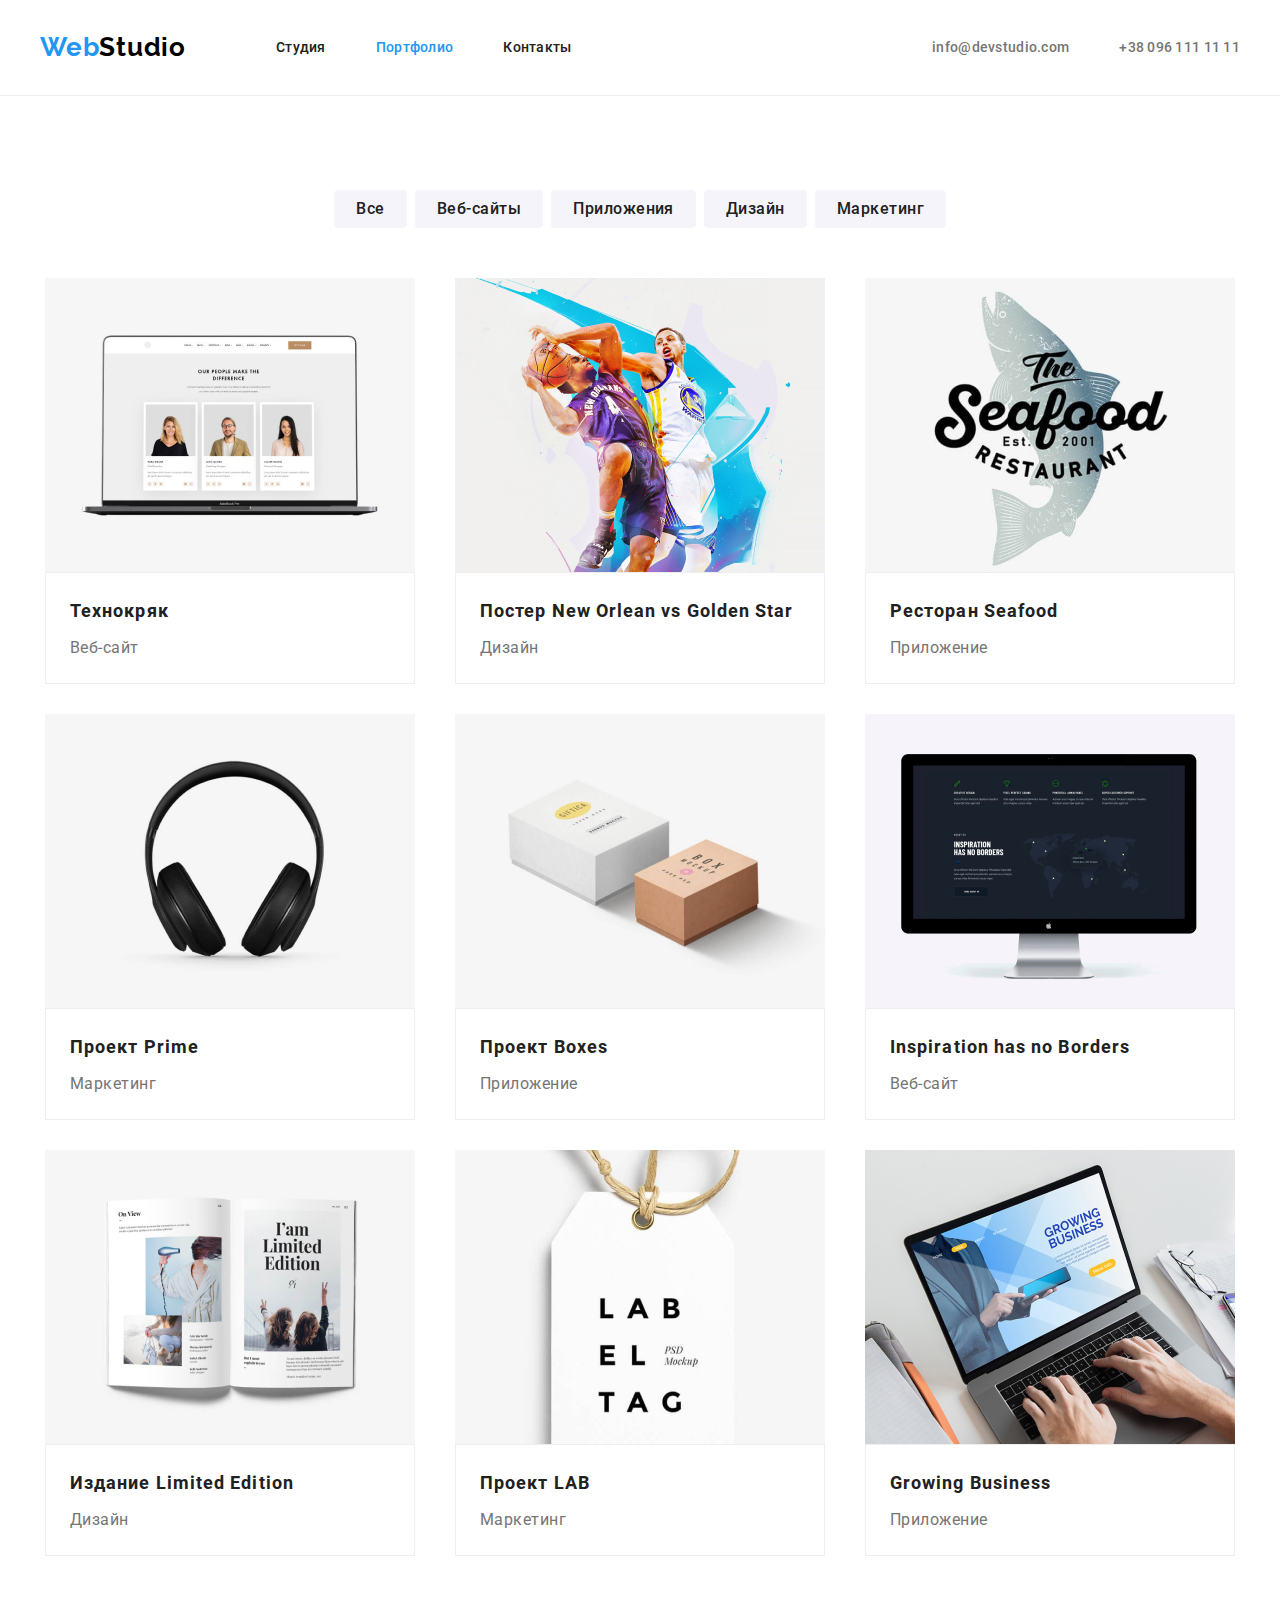
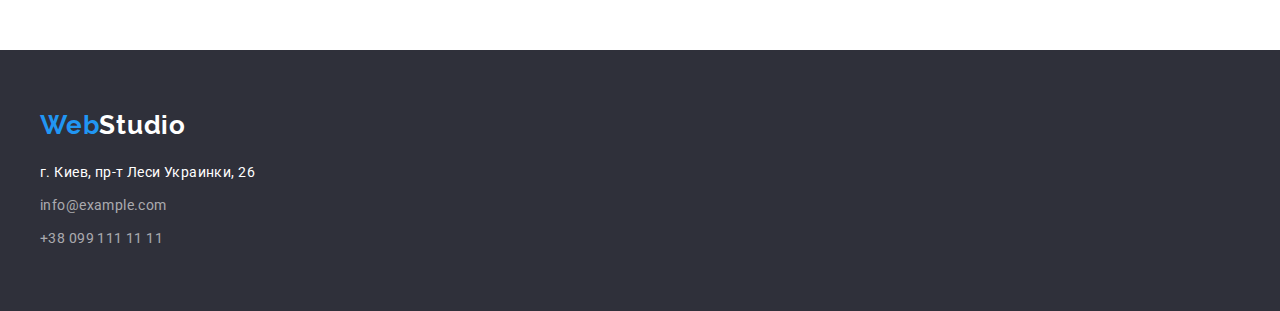
==== portfolio.html @ ba87502d "HW4" ====
<!DOCTYPE html>
<html lang="ru">
    <head>
        <meta charset="UTF-8">
        <meta name="viewport" content="width=device-width, initial-scale=1.0">
        <title>WebStudio</title>
        <link rel="preconnect" href="https://fonts.gstatic.com">
        <link href="https://fonts.googleapis.com/css2?family=Raleway:wght@700&family=Roboto:wght@400;500;700;900&display=swap" rel="stylesheet">
        <link rel="stylesheet" href="./css/normalize.css"/>
        <link rel="stylesheet" href="./css/fonts.css"/>   
        <link rel="stylesheet" href="./css/styles.css"/>   
        
    </head>
    <body>
        <!-- Header -->
        <header class="header">
            <div class="container">
                <nav class="nav">
                    <a href="./index.html" class="link logo">
                        <span class="colortext">Web</span>Studio
                    </a>
                    <ul class="nav__items">
                        <li class="nav__item">
                            <a href="./index.html" class="link">Студия</a>
                        </li>
                        <li class="nav__item">
                            <a href="./portfolio.html" class="link accent">Портфолио</a>
                        </li>
                        <li class="nav__item">
                            <a href="" class="link">Контакты</a>
                        </li>
                    </ul>
                </nav>
                <ul class="address">
                    <li class="header__mail"><a href="mailto:info@devstudio.com" class="link">info@devstudio.com</a></li>
                    <li class="header__tel"><a href="tel:+380961111111" class="link">+38 096 111 11 11</a></li>
                </ul> 
            </div>
        </header>
        <main>
            <h1 class="visually-hidden">Portfolio</h1> 
            <h2 class="visually-hidden">Title portfolio</h2>
            <!-- Сatalog -->
            <section class="menu-catalog">
                <div class="container">
                    <ul class="menu-catalog__items">
                        <li class="menu-catalog__item">
                            <button class="catalog__btn" type="button">Все</button>
                        </li>
                        <li class="menu-catalog__item">
                            <button class="catalog__btn" type="button">Веб-сайты</button>
                        </li>
                        <li class="menu-catalog__item">
                            <button class="catalog__btn" type="button">Приложения</button>
                        </li>
                        <li class="menu-catalog__item">
                            <button class="catalog__btn" type="button">Дизайн</button>
                        </li>
                        <li class="menu-catalog__item">
                            <button class="catalog__btn" type="button">Маркетинг</button>
                        </li>
                    </ul>
                    <ul class="catalog__items">
                        <li class="catalog__item">
                            <a href="">
                                <img src="./images/portfolio/tehno.jpg" alt="Технокряк" width="370" height="294">
                                <div class="title">
                                    <h3 class="catalog__subtitle">Технокряк</h3>
                                    <p class="catalog__desc">Веб-сайт</p>
                                </div>
                            </a>
                        </li>
                        <li class="catalog__item">
                            <a href="">
                                <img src="./images/portfolio/new-orlean.jpg" alt="Постер New Orlean vs Golden Star" width="370" height="294">
                                <div class="title">
                                    <h3 class="catalog__subtitle"> Постер New Orlean vs Golden Star</h3>
                                    <p class="catalog__desc">Дизайн</p>
                                </div>
                            </a>
                        </li>
                        <li class="catalog__item">
                            <a href="">
                                <img src="./images/portfolio/seafood.jpg" alt="Ресторан Seafood" width="370" height="294">
                                <div class="title">
                                    <h3 class="catalog__subtitle">Ресторан Seafood</h3>
                                    <p class="catalog__desc">Приложение</p>
                                </div>
                            </a>
                        </li>
                        <li class="catalog__item">
                            <a href="">
                                <img src="./images/portfolio/prime.jpg" alt="Проект Prime" width="370" height="294">
                                <div class="title">
                                    <h3 class="catalog__subtitle">Проект Prime</h3>
                                    <p class="catalog__desc">Маркетинг</p>
                                </div>
                            </a>
                        </li>
                        <li class="catalog__item">
                            <a href="">
                                <img src="./images/portfolio/boxes.jpg" alt="Проект Boxes" width="370" height="294">
                                <div class="title">
                                    <h3 class="catalog__subtitle">Проект Boxes</h3>
                                    <p class="catalog__desc">Приложение</p>
                                </div>
                            </a>
                        </li>
                        <li class="catalog__item">
                            <a href="">
                                <img src="./images/portfolio/borders.jpg" alt="Inspiration has no Borders" width="370" height="294">
                                <div class="title">
                                    <h3 class="catalog__subtitle">Inspiration has no Borders</h3>
                                    <p class="catalog__desc"> Веб-сайт</p>
                                </div>
                            </a>
                        </li>
                        <li class="catalog__item">
                            <a href="">
                                <img src="./images/portfolio/limited.jpg" alt="Издание Limited Edition" width="370" height="294">
                                <div class="title">
                                    <h3 class="catalog__subtitle">Издание Limited Edition</h3>
                                    <p class="catalog__desc">Дизайн</p>
                                </div>
                            </a>
                            
                        </li>
                        <li class="catalog__item">
                            <a href="">
                                <img src="./images/portfolio/lab.jpg" alt="Проект LAB" width="370" height="294">
                                <div class="title">
                                    <h3 class="catalog__subtitle"> Проект LAB</h3>
                                    <p class="catalog__desc">Маркетинг</p>
                                </div>
                            </a>
                            
                        </li>
                        <li class="catalog__item">
                            <a href="">                    
                                <img src="./images/portfolio/business.jpg" alt="Growing Business" width="370" height="294">
                                <div class="title">
                                    <h3 class="catalog__subtitle">Growing Business</h3>
                                    <p class="catalog__desc">Приложение</p>
                                </div>
                            </a>
                        </li>
                    </ul> 
                </div>
            </section>
        </main>
         <!-- Footer -->
         <footer class="footer">
             <div class="container">
                <a href="./index.html" class="link logo">
                    <span class="colortext">Web</span>Studio
                </a>
                <ul class="address">
                    <li class="footer__adrress item"><a href="https://www.google.com/maps/d/embed?mid=10uSM3H-mIU3GznYo2szRIEphczw" target="_blank" class="link">г. Киев,
                            пр-т Леси Украинки, 26</a></li>
                    <li class="footer__mail item"><a href="mailto:info@example.com" class="link">info@example.com</a></li>
                    <li class="footer__tel item"><a href="tel:+380991111111" class="link">+38 099 111 11 11</a></li>
                </ul>
             </div>
            
        </footer>
    </body>
</html>
---- css/fonts.css ----
@font-face
{
    font-family: 'Raleway';
    font-style: normal;
    font-weight: 700;
    font-display: swap;
    src:url(../fonts/Raleway-Bold.woff) format('woff');
    src:url(../fonts/Raleway-Bold.woff2) format('woff2');

}
@font-face
{
    font-family: 'Roboto';
    font-style: normal;
    font-weight: 900;
    font-display: swap;
    src:url(../fonts/Roboto-Black.woff) format('woff');
    src:url(../fonts/Roboto-Black.woff2) format('woff2');
}
@font-face
{
    font-family: 'Roboto';
    font-style: normal;
    font-weight: 700;
    font-display: swap;
    src:url(../fonts/Roboto-Bold.woff) format('woff');
    src:url(../fonts/Roboto-Bold.woff2) format('woff2');
}
@font-face
{
    font-family: 'Roboto';
    font-style: normal;
    font-weight: 500;
    font-display: swap;
    src:url(../fonts/Roboto-Medium.woff) format('woff');
    src:url(../fonts/Roboto-Medium.woff2) format('woff2');
}
@font-face
{
    font-family: 'Roboto';
    font-style: normal;
    font-weight: 900;
    font-display: swap;
    src:url(../fonts/Roboto-Black.woff) format('woff');
    src:url(../fonts/Roboto-Black.woff2) format('woff2');
}
---- css/styles.css ----
/* .root {
        --main-font: 'Roboto', sans-serif;
        --secondary-font: 'Raleway', sans-serif;
        --main-letter-spacing: 0.03em;
        --secondary-letter-spacing: 0.02em;
        --other-letter-spacing: 0.06em;
    } */
    .visually-hidden {
      position: absolute;
      width: 1px;
      height: 1px;
      margin: -1px;
      border: 0;
      padding: 0;
          
      white-space: nowrap;
      clip-path: inset(100%);
      clip: rect(0 0 0 0);
      overflow: hidden;
    }
  
    h1,
    h2,
    h3,
    h4,
    h5,
    h6,
    p {
      margin: 0;
    }
  
    ul,
    ol {
      margin: 0;
      padding: 0; 
    }
    img {
      display: block;
    }
    
    body {
      color: #212121;
    }
    a {
      text-decoration: none;
      color: #212121;
    }
    ul {
      list-style: none;}
    .colortext {
        color: #2196F3;
      }
    .accent {
      color: #2196F3
    }
    .header .address a:hover,
    .header .address a:focus {
      color: #2196F3;
    }
    .link:hover,
    .link:focus {
      color: #2196F3;
    }
    .container {
      width: 1200px;
      padding: 0 15px;
      margin: 0 auto;
      /* background-color: #ec93ca; */
    } 
    /* --------------------------Header */
    .link.logo {
      font-family: 'Raleway', sans-serif;
      font-weight: 700;
      font-size: 26px;
      line-height: 1.192;
      letter-spacing: 0.03em;
      color: #000000;
    }
    .nav__item {
      font-family: 'Roboto', sans-serif;
      font-weight: 500;
      font-size: 14px;
      line-height: 1.143;
      letter-spacing: 0.02em;
    }
    .header .address a{
      font-family: 'Roboto', sans-serif;
      font-weight: 500;
      font-size: 14px;
      line-height: 1.143;
      letter-spacing: 0.02em;
      color: #757575;
    }
    .nav__items {
      display: flex;
      align-items: center;
    }
    .header .address {
      display: flex;
    }
    .nav {
      display: flex;
      align-items: center;
    }
    .header .logo {
      margin-right: 90px;
    }
  
    .nav__item:not(:last-child) {
      margin-right: 50px;
    }
  
    .header__mail {
      margin-right: 50px;
    } 
    .link {
      display: flex;
      /* outline: 1px solid rgb(37, 173, 25); */
    }
    .header {
      border-bottom: 1px solid  #EEEEEE; 
      padding-top: 32px;
      padding-bottom: 32px;
      /* background-color: rgb(229, 151, 151); */
        /* outline: 1px solid tomato; */
    }
    .header .container {
      display: flex;
      align-items: center;
      justify-content: space-between;
    }
  
   
    /*---------------------------------------- hero */
    .hero__title {
      font-family: 'Roboto', sans-serif;
      font-weight: 900;
      font-size: 44px;
      line-height: 1.364;
      letter-spacing: 0.06em;
      text-transform: uppercase;
      color: #FFFFFF;
      /* outline: 1px solid rgb(197, 94, 211); */
    }
    .hero__title {
      margin-bottom: 30px;
      width: 700px;
      margin-left: auto;
      margin-right: auto;
      /* outline: 1px solid rgb(197, 94, 211); */
    }
  
    .modal__btn {
      font-family: 'Roboto', sans-serif;
      font-weight: 700;
      font-size: 16px;
      line-height: 1.875;
      letter-spacing: 0.06em;
      color: #FFFFFF;
    }
  
    .modal__btn {
      /* position: absolute; */
      min-width: 200px;
      background: #188CE8;
      box-shadow: 0px 4px 4px rgba(0, 0, 0, 0.15);
      border-radius: 4px;
      cursor: pointer;
      padding: 10px 32px;
    }
    .hero {
      padding-top: 200px;
      padding-bottom: 200px;
      background-image: linear-gradient(rgba(47, 48, 58, 0.4), rgba(47, 48, 58, 0.4)), url(../images/hero/bg.jpg);
      background-repeat: no-repeat;
      /* background-size: cover; */
      background-position: center;
    }
    .hero .container{
      text-align: center;
      
      /* background: #a0cff7; */
  
    }
    
    /* --------------------------Features------------ */
    .features__subtitl {
      font-family: 'Roboto', sans-serif;
      font-weight: 700;
      font-size: 14px;
      line-height: 1.143;
      letter-spacing: 0.03em;
      text-transform: uppercase;
      color: #212121;
    }
  
    .features__desc {
      font-family: 'Roboto', sans-serif;
      font-weight: 400;
      font-size: 14px;
      line-height: 1.714;
      letter-spacing: 0.03em;
      color: #757575; 
    }
    .features__desc {
      padding-right: 20px;
      /* outline: 1px solid rgb(5, 1, 0); */
    }
    .features__items {
      display: flex;
    }
    .features__item:not(:last-child) {
      margin-right: 30px;
    }
    .features__subtitle {
      font-family: 'Roboto', sans-serif;
      font-weight: 700;
      font-size: 14px;
      line-height: 1.143;
      letter-spacing: 0.03em;
      text-transform: uppercase;
      color: #212121;

      margin-bottom: 10px;
    }
    .features {
      padding-top: 94px;
      padding-bottom: 94px;
      /* background-color: rgb(231, 197, 197); */
    }
    /* -----------------Work-examples ----------------*/
  
    .work-examples__title,
    .team__title {
      font-family: 'Roboto', sans-serif;
      font-weight: 700;
      font-size: 36px;
      line-height: 1.167;
      letter-spacing: 0.03em;
      /* color: #212121; */
    }
    .work-examples {
      padding-bottom: 94px;
      /* background-color: rgb(153, 10, 10); */
    }
  
    .work-examples .container {
      text-align: center; 
      

    }
    .work-examples__items {
      display: flex;
      justify-content: center;
    }
    .work-examples__item:not(:last-child) {
      margin-right: 30px;
    }
  
    .work-examples__title {
      margin-bottom: 50px;
    }
    /* -----------------------------------------Team */
    /* .team {
      background: rgb(192, 87, 87);
    } */
    .team__subtitle {
      font-family: 'Roboto', sans-serif;
      font-weight: 500;
      font-size: 16px;
      line-height: 1.188;
      letter-spacing: 0.03em;
      /* color: #212121; */
    }
    .team__item:not(:last-child) {
      margin-right: 30px;
    }
    .team__subtitle {
      padding-top: 30px;
      padding-bottom: 10px;
    }
    .team__desc {
      font-family: 'Roboto', sans-serif;
      font-weight: 400;
      font-size: 16px;
      line-height: 1.188;
      letter-spacing: 0.03em;
      color: #757575;

      padding-bottom: 16px;
    }
    .team__items {
      display: flex;
      text-align: center;
      justify-content: center;
    
    }
    .team__item {
      background: #FFFFFF;
      box-shadow: 0px 1px 3px rgba(0, 0, 0, 0.12), 0px 1px 1px rgba(0, 0, 0, 0.14), 0px 2px 1px rgba(0, 0, 0, 0.2);
      border-radius: 0px 0px 4px 4px;
      padding-bottom: 30px;
    }
    .team {
      padding-top: 94px;
      padding-bottom: 94px;
      background-color: #F5F4FA;
    }
  
    .team__title {
      text-align: center;
      margin-bottom: 50px;
      /* background-color: rgb(139, 111, 204); */
    }
    .social-list {
      display: flex;
      justify-content: space-between;
      padding-left: 32px;
      padding-right: 32px;
    }
    .social-list__link {
      display: flex;
      justify-content: center;
      align-items: center;
      width: 44px;
      height: 44px;
      background: #ffffff;
      border-radius: 50%;
    }
    .social-list__link:hover,
    .social-list__link:focus {
      background: #2196F3
    }
    .social-list__link:hover .social-list__icon,
    .social-list__link:focus .social-list__icon {
      fill:#ffffff;
      background: #2196F3;
    }
    .social-list__icon {
      width: 20px;
      height: 20px;
      fill: #AFB1B8;
    }
    /*    ---------------------------------------- Footer */
    .footer__adrress a{
      color: #FFFFFF; 
     }
     
     .footer__mail a,
     .footer__tel a {
      color: rgba(255, 255, 255, 0.6);
     }
    
    .footer .link {
      font-family: 'Roboto', sans-serif;
      font-weight: 400;
      font-size: 14px;
      line-height: 1.714;
      letter-spacing: 0.03em;
      
      }
    
    .footer {
      background: #2F303A;;
      padding-bottom: 60px;
      padding-top: 60px;
    }
    .footer .logo {
      font-family: 'Raleway', sans-serif;
      font-weight: 700;
      font-size: 26px;
      line-height: 1.192;
      letter-spacing: 0.03em;
      color: #FFFFFF;

      margin-bottom: 20px;
    }
    .footer .address {
      display: flex;
      flex-direction: column;
    }
    .footer .item:not(:last-child) {
      margin-bottom: 9px;
    }
       /* -----------------------Catalog-------------- */
    .catalog__btn {
      font-family: 'Roboto', sans-serif;
      font-weight: 500;
      font-size: 16px;
      line-height: 1.625;
      letter-spacing: 0.03em;
      color: #212121;
    }
    .catalog__btn {
      min-width: 73px;
      border: none;
      border-radius: 4px;
      text-align: center;
      cursor: pointer;
      padding: 6px 22px;
      background: #F5F4FA;
    }
    .catalog__btn:hover,
    .catalog__btn:focus {
      background-color: #2196F3;
      color: #FFFFFF;
    }
  
    .catalog__subtitle {
      font-family: 'Roboto', sans-serif;
      font-weight: 700;
      font-size: 18px;
      line-height: 2;
      letter-spacing: 0.06em;
      color: #212121;
    }
    .catalog__subtitle {
      margin-bottom: 4px;
    }
    .catalog__desc {
      font-family: 'Roboto', sans-serif;
      font-weight: 400;
      font-size: 16px;
      line-height: 1.875;
      letter-spacing: 0.03em;
      color: #757575;
    }
  
    .menu-catalog__items {
      display: flex;
      justify-content: center; 
      margin-bottom: 50px;
      /* outline: 1px solid #e88718; */
    }
    .catalog__items {
      display: flex;
      flex-wrap: wrap;
      margin-top: -30px;
      margin-right: -30px;
    }
    
    .menu-catalog__item:not(:last-child) {
      margin-right: 8px;
    }
    .catalog__item {
      display: flex;
      margin-top: 30px;
      margin-right: 30px;
      flex-basis: calc(100% / 3 - 30px);
      justify-content: center; 
      /* outline: 1px solid #091118; */
    }
    
    .title {
      padding: 20px 24px;
      border: 1px solid #EEEEEE;
     
    }
    .menu-catalog {
      padding-top: 94px;
      padding-bottom: 94px;
      /* background-color: rgb(75, 104, 82); */
    }
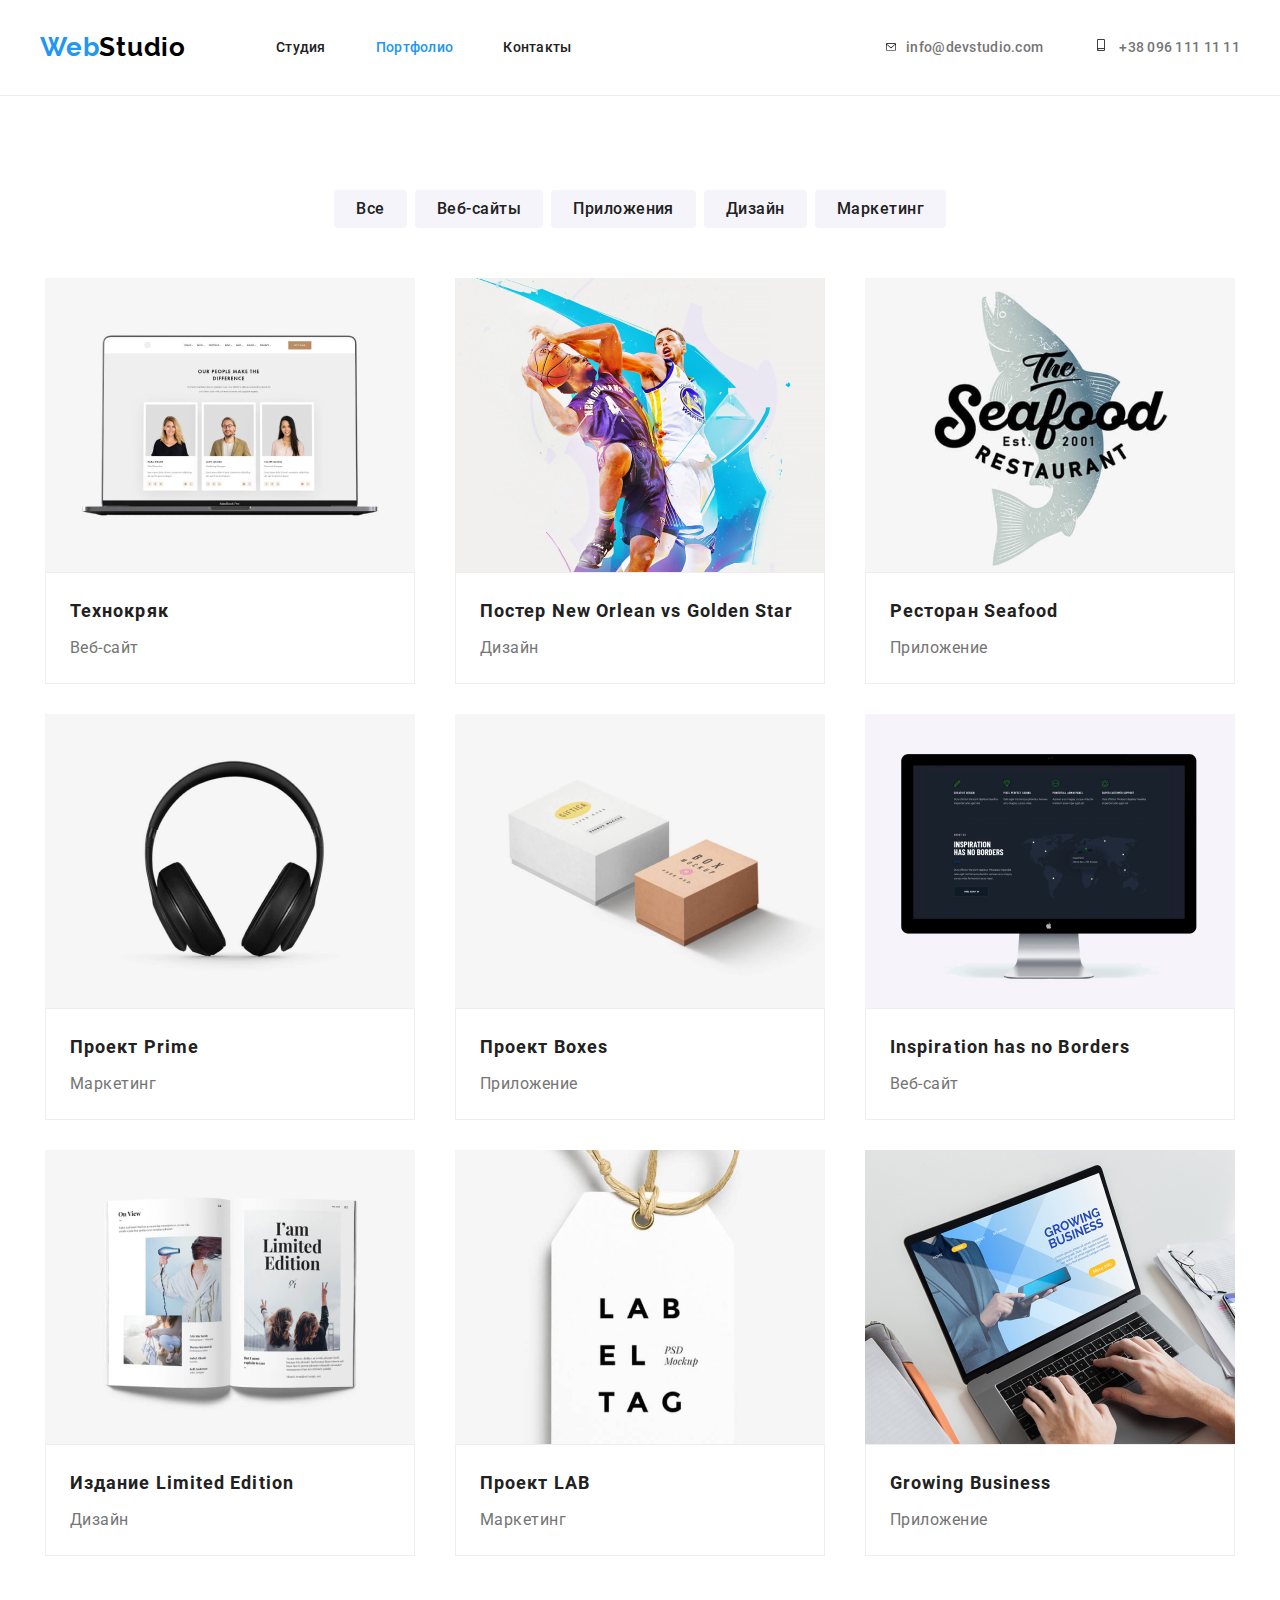
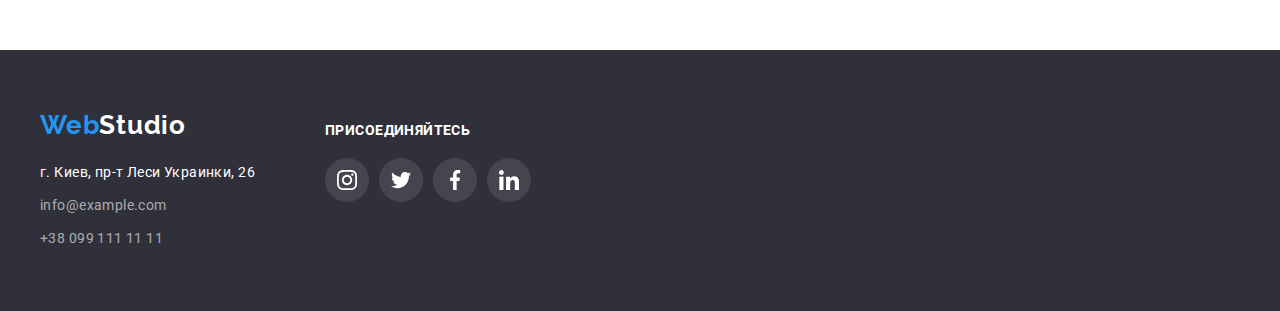
==== commit 9806ac2f: "HW4 end" ====
--- a/portfolio.html
+++ b/portfolio.html
@@ -32,9 +32,21 @@
                     </ul>
                 </nav>
                 <ul class="address">
-                    <li class="header__mail"><a href="mailto:info@devstudio.com" class="link">info@devstudio.com</a></li>
-                    <li class="header__tel"><a href="tel:+380961111111" class="link">+38 096 111 11 11</a></li>
-                </ul> 
+                    <li class="header__mail">
+                        <a href="mailto:info@devstudio.com" class="link">
+                            <svg class="icon" width="10px" height="16px">
+                                <use href="./images/sprite.svg#envelope"> </use>
+                            </svg> info@devstudio.com
+                        </a>
+                    </li>
+                    <li class="header__tel">
+                        <a href="tel:+380961111111" class="link"> 
+                            <svg class="icon" width="16px" height="12px">
+                                <use href="./images/sprite.svg#smartphone"> </use>
+                            </svg> +38 096 111 11 11
+                        </a>
+                    </li>
+                </ul>
             </div>
         </header>
         <main>
@@ -151,15 +163,51 @@
          <!-- Footer -->
          <footer class="footer">
              <div class="container">
-                <a href="./index.html" class="link logo">
-                    <span class="colortext">Web</span>Studio
-                </a>
-                <ul class="address">
-                    <li class="footer__adrress item"><a href="https://www.google.com/maps/d/embed?mid=10uSM3H-mIU3GznYo2szRIEphczw" target="_blank" class="link">г. Киев,
-                            пр-т Леси Украинки, 26</a></li>
-                    <li class="footer__mail item"><a href="mailto:info@example.com" class="link">info@example.com</a></li>
-                    <li class="footer__tel item"><a href="tel:+380991111111" class="link">+38 099 111 11 11</a></li>
-                </ul>
+                <div>
+                    <a href="./index.html" class="link logo">
+                        <span class="colortext">Web</span>Studio
+                    </a>
+                    <ul class="address">
+                        <li class="footer__adrress item"><a href="https://www.google.com/maps/d/embed?mid=10uSM3H-mIU3GznYo2szRIEphczw" target="_blank" class="link">г. Киев,
+                                пр-т Леси Украинки, 26</a></li>
+                        <li class="footer__mail item"><a href="mailto:info@example.com" class="link">info@example.com</a></li>
+                        <li class="footer__tel item"><a href="tel:+380991111111" class="link">+38 099 111 11 11</a></li>
+                    </ul>
+                </div>
+                    
+                <span class="footer__social">
+                    <p class="social">присоединяйтесь</p>
+                    <ul class="footer__social-list">
+                        <li class="footer__social-item">
+                            <a class="footer__social-link" href=""> 
+                                <svg class="social-list__icon">
+                                    <use href="./images/sprite.svg#instagram"> </use>
+                                </svg>    
+                            </a>
+                        </li>
+                        <li class="social__item">
+                            <a class="footer__social-link" href=""> 
+                                <svg class="social-list__icon">
+                                    <use href="./images/sprite.svg#twitter"> </use>
+                                </svg>     
+                            </a>
+                        </li>
+                        <li class="social__item">
+                            <a class="footer__social-link" href=""> 
+                                <svg class="social-list__icon"> 
+                                    <use href="./images/sprite.svg#facebook"> </use >
+                                </svg>    
+                            </a>
+                        </li>
+                        <li class="social__item">
+                            <a class="footer__social-link" href=""> 
+                                <svg class="social-list__icon">
+                                    <use href="./images/sprite.svg#linkedin"> </use>
+                                </svg>     
+                            </a>
+                        </li>
+                    </ul>
+                </span>
              </div>
             
         </footer>
--- a/css/styles.css
+++ b/css/styles.css
@@ -60,6 +60,7 @@
     .link:hover,
     .link:focus {
       color: #2196F3;
+      fill: #2196F3;
     }
     .container {
       width: 1200px;
@@ -112,7 +113,16 @@
   
     .header__mail {
       margin-right: 50px;
+      display: flex;
     } 
+    .header__tel {
+      display: flex;
+      
+    }
+    .icon {
+      margin-right: 10px;
+    }
+   
     .link {
       display: flex;
       /* outline: 1px solid rgb(37, 173, 25); */
@@ -129,6 +139,8 @@
       align-items: center;
       justify-content: space-between;
     }
+    
+
   
    
     /*---------------------------------------- hero */
@@ -223,6 +235,23 @@
 
       margin-bottom: 10px;
     }
+
+    .features-list {
+      display: flex;
+      justify-content: center;
+      align-items: center;
+      width: 270px;
+      height: 120px;
+
+      background: #F5F4FA;
+      border-radius: 4px;
+      margin-bottom: 30px;
+    }
+    .features-list__icon  {
+      width: 70px;
+      height: 70px;
+    
+    }
     .features {
       padding-top: 94px;
       padding-bottom: 94px;
@@ -238,6 +267,7 @@
       line-height: 1.167;
       letter-spacing: 0.03em;
       /* color: #212121; */
+      
     }
     .work-examples {
       padding-bottom: 94px;
@@ -334,12 +364,64 @@
     .social-list__link:hover .social-list__icon,
     .social-list__link:focus .social-list__icon {
       fill:#ffffff;
-      background: #2196F3;
+      /* background: #2196F3; */
     }
     .social-list__icon {
       width: 20px;
       height: 20px;
       fill: #AFB1B8;
+    }
+
+    /*    -------------------------------------------Client------------  */
+    .client__title {
+      font-family: 'Roboto', sans-serif;
+      font-weight: 700;
+      font-size: 36px;
+      line-height: 1.167;
+      letter-spacing: 0.03em;
+
+      text-align: center;
+      margin-bottom: 50px;
+
+     
+      /* background-color: rgb(139, 111, 204); */
+    }
+    .client-list {
+      display: flex;
+      justify-content: space-between;
+      color: rgb(3, 43, 12);
+    
+    }
+    .client-list__link {
+      display: flex;
+      width: 170px;
+      height: 90px;
+      justify-content: center;
+      align-items: center;
+
+      border: 1px solid #AFB1B8;
+      box-sizing: border-box;
+      border-radius: 4px;
+      
+    }
+    .client-list__icon {
+      fill: #AFB1B8;
+    }
+    .client-list__link:hover,
+    .client-list__link:focus {
+      border: 1px solid #2196F3;
+   
+    }
+    .client-list__link:hover .client-list__icon,
+    .client-list__link:focus .client-list__icon {
+      fill:#2196F3;
+      /* background: #2196F3; */
+    }
+
+
+    .client {
+      padding-top: 94px;
+      padding-bottom: 192px;
     }
     /*    ---------------------------------------- Footer */
     .footer__adrress a{
@@ -378,10 +460,53 @@
     .footer .address {
       display: flex;
       flex-direction: column;
+      margin-right: 70px;
     }
     .footer .item:not(:last-child) {
       margin-bottom: 9px;
     }
+    .footer .container {
+      display: flex;
+    }
+    .social {
+      font-family: 'Roboto', sans-serif;
+      font-weight: 700;
+      font-size: 14px;
+      line-height: 1.143;
+      letter-spacing: 0.03em;
+      text-transform: uppercase;
+
+      color: #FFFFFF;
+      padding-top: 12px;
+      margin-bottom: 20px;
+    }
+    .footer__social  {
+      display: flex;
+      flex-direction: column
+     
+    }
+    .footer__social-link {
+      display: flex;
+      justify-content: center;
+      align-items: center;
+      width: 44px;
+      height: 44px;
+      background: rgba(255, 255, 255, 0.1);
+      border-radius: 50%;
+      margin-right: 10px;
+    }
+    .footer__social-link:hover,
+    .footer__social-link:focus {
+      background: #2196F3;
+    }
+    .footer__social-list {
+      display: flex;
+      justify-content: space-between;
+    }
+    .social-list__icon {
+      fill: #ffffff;
+    }
+    
        /* -----------------------Catalog-------------- */
     .catalog__btn {
       font-family: 'Roboto', sans-serif;
